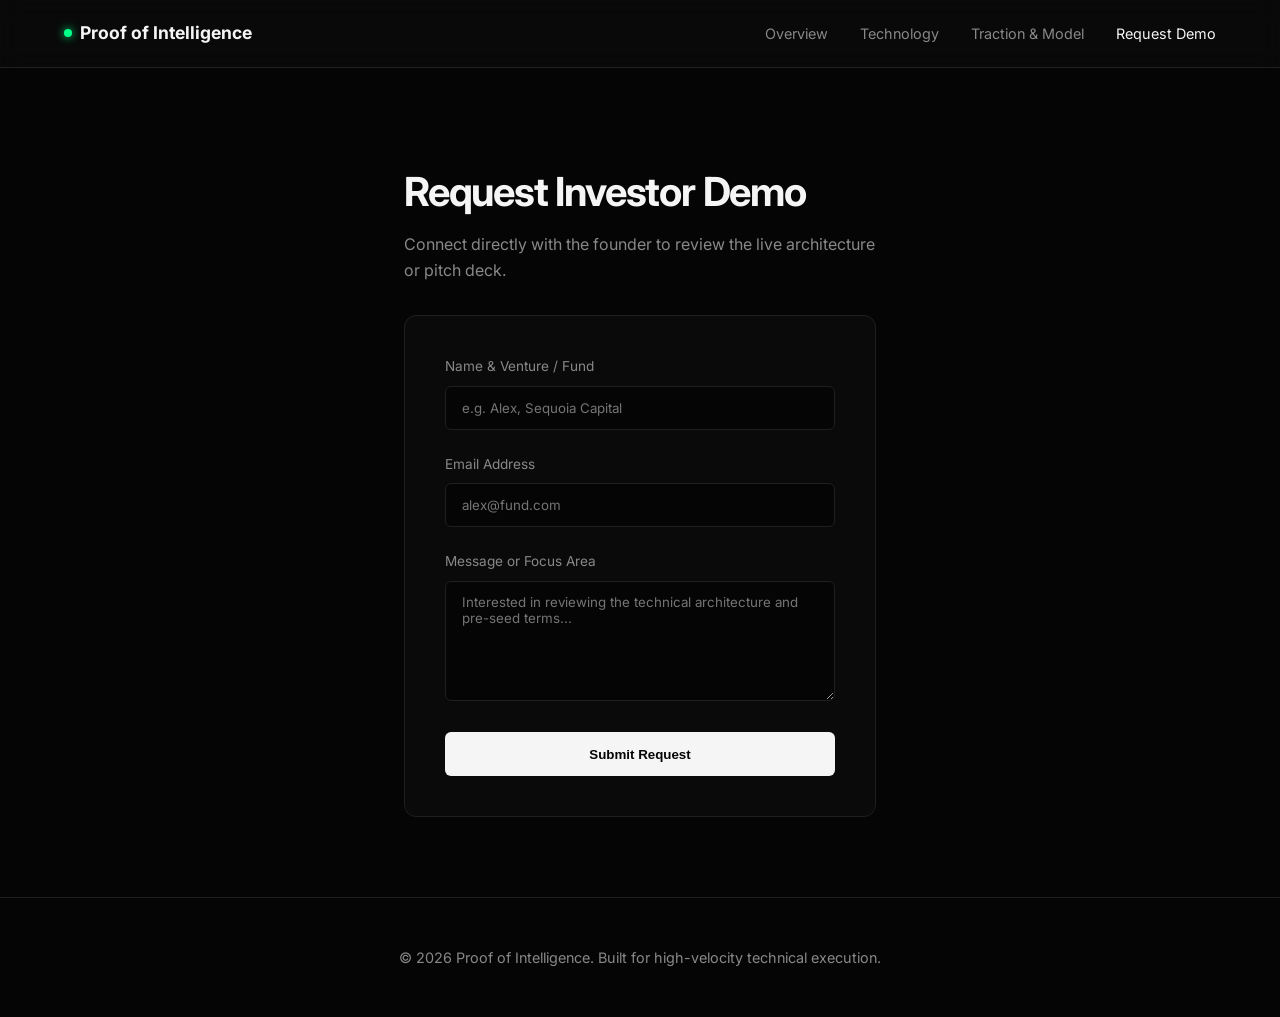
==== contact.html @ 58cc60e2 "Upgraded" ====
<!DOCTYPE html>
<html lang="en">
<head>
    <meta charset="UTF-8">
    <meta name="viewport" content="width=device-width, initial-scale=1.0">
    <title>Request Demo | Proof of Intelligence</title>
    <link href="https://fonts.googleapis.com/css2?family=Inter:wght@300;400;500;600;700&family=JetBrains+Mono:wght@400;700&display=swap" rel="stylesheet">
    <style>
        :root {
            --bg-dark: #050505; --bg-card: #0a0a0a; --bg-glass: rgba(10, 10, 10, 0.8);
            --border: #1f1f1f; --text-main: #f5f5f5; --text-muted: #888; --accent: #00ff88;
        }
        * { margin: 0; padding: 0; box-sizing: border-box; }
        body { background-color: var(--bg-dark); color: var(--text-main); font-family: 'Inter', sans-serif; line-height: 1.6; }
        
        nav {
            position: fixed; top: 0; width: 100%; background: var(--bg-glass); backdrop-filter: blur(12px);
            border-bottom: 1px solid var(--border); z-index: 1000; display: flex; justify-content: space-between; align-items: center; padding: 1.2rem 5%;
        }
        .logo { font-weight: 700; font-size: 1.1rem; display: flex; align-items: center; gap: 8px; text-decoration: none; color: var(--text-main); }
        .logo-dot { width: 8px; height: 8px; background: var(--accent); border-radius: 50%; box-shadow: 0 0 10px var(--accent); }
        .nav-links { display: flex; gap: 2rem; align-items: center; }
        .nav-links a { color: var(--text-muted); text-decoration: none; font-size: 0.9rem; transition: color 0.2s; }
        .nav-links a:hover, .nav-links a.active { color: var(--text-main); }

        .content { max-width: 600px; margin: 0 auto; padding: 10rem 5% 5rem; }
        h1 { font-size: 2.5rem; margin-bottom: 0.5rem; letter-spacing: -0.03em; }
        .subtitle { color: var(--text-muted); font-size: 1rem; margin-bottom: 2rem; }
        
        .form-card { background: var(--bg-card); border: 1px solid var(--border); border-radius: 12px; padding: 2.5rem; }
        .form-group { margin-bottom: 1.5rem; }
        .form-group label { display: block; margin-bottom: 0.5rem; font-size: 0.85rem; color: var(--text-muted); }
        .form-control {
            width: 100%; padding: 0.8rem 1rem; background: var(--bg-dark); border: 1px solid var(--border);
            border-radius: 6px; color: var(--text-main); font-family: inherit; transition: border-color 0.2s;
        }
        .form-control:focus { outline: none; border-color: var(--accent); }
        textarea.form-control { resize: vertical; min-height: 120px; }
        
        .btn-submit { width: 100%; padding: 0.9rem; background: var(--text-main); color: var(--bg-dark); border: none; border-radius: 6px; font-weight: 600; cursor: pointer; transition: background 0.2s; }
        .btn-submit:hover { background: #d1d1d1; }

        footer { text-align: center; padding: 3rem; border-top: 1px solid var(--border); color: var(--text-muted); font-size: 0.9rem; }
    </style>
</head>
<body>
    <nav>
        <a href="index.html" class="logo"><div class="logo-dot"></div> Proof of Intelligence</a>
        <div class="nav-links">
            <a href="index.html">Overview</a>
            <a href="technology.html">Technology</a>
            <a href="traction.html">Traction & Model</a>
            <a href="contact.html" class="active" style="color: var(--text-main);">Request Demo</a>
        </div>
    </nav>

    <div class="content">
        <h1>Request Investor Demo</h1>
        <p class="subtitle">Connect directly with the founder to review the live architecture or pitch deck.</p>

        <div class="form-card">
            <!-- Replace YOUR_FORMSPREE_ID with your formspree endpoint -->
            <form action="https://formspree.io/f/mljdgywk" method="POST">
                <div class="form-group">
                    <label>Name & Venture / Fund</label>
                    <input type="text" name="name" class="form-control" required placeholder="e.g. Alex, Sequoia Capital">
                </div>
                <div class="form-group">
                    <label>Email Address</label>
                    <input type="email" name="email" class="form-control" required placeholder="alex@fund.com">
                </div>
                <div class="form-group">
                    <label>Message or Focus Area</label>
                    <textarea name="message" class="form-control" required placeholder="Interested in reviewing the technical architecture and pre-seed terms..."></textarea>
                </div>
                <button type="submit" class="btn-submit">Submit Request</button>
            </form>
        </div>
    </div>

    <footer>
        <p>&copy; 2026 Proof of Intelligence. Built for high-velocity technical execution.</p>
    </footer>
</body>
</html>
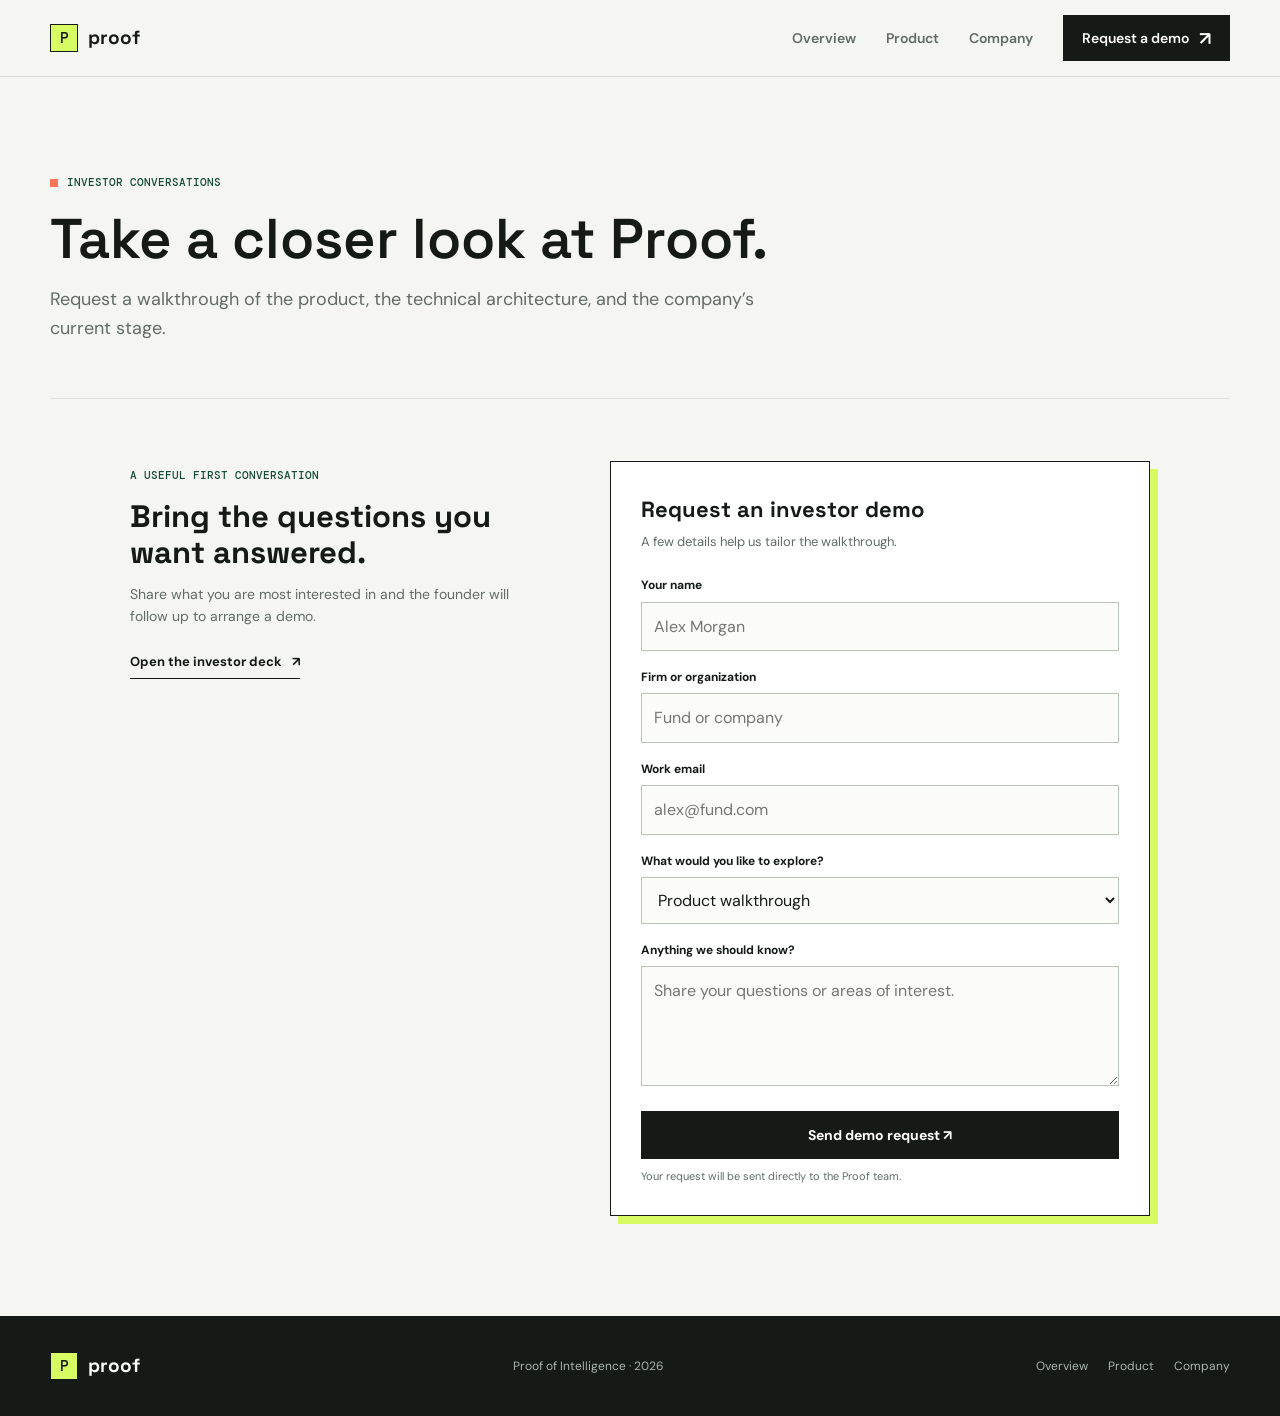
==== commit fa31bbf2: "A FULL CHANGE" ====
--- a/contact.html
+++ b/contact.html
@@ -3,83 +3,52 @@
 <head>
     <meta charset="UTF-8">
     <meta name="viewport" content="width=device-width, initial-scale=1.0">
-    <title>Request Demo | Proof of Intelligence</title>
-    <link href="https://fonts.googleapis.com/css2?family=Inter:wght@300;400;500;600;700&family=JetBrains+Mono:wght@400;700&display=swap" rel="stylesheet">
-    <style>
-        :root {
-            --bg-dark: #050505; --bg-card: #0a0a0a; --bg-glass: rgba(10, 10, 10, 0.8);
-            --border: #1f1f1f; --text-main: #f5f5f5; --text-muted: #888; --accent: #00ff88;
-        }
-        * { margin: 0; padding: 0; box-sizing: border-box; }
-        body { background-color: var(--bg-dark); color: var(--text-main); font-family: 'Inter', sans-serif; line-height: 1.6; }
-        
-        nav {
-            position: fixed; top: 0; width: 100%; background: var(--bg-glass); backdrop-filter: blur(12px);
-            border-bottom: 1px solid var(--border); z-index: 1000; display: flex; justify-content: space-between; align-items: center; padding: 1.2rem 5%;
-        }
-        .logo { font-weight: 700; font-size: 1.1rem; display: flex; align-items: center; gap: 8px; text-decoration: none; color: var(--text-main); }
-        .logo-dot { width: 8px; height: 8px; background: var(--accent); border-radius: 50%; box-shadow: 0 0 10px var(--accent); }
-        .nav-links { display: flex; gap: 2rem; align-items: center; }
-        .nav-links a { color: var(--text-muted); text-decoration: none; font-size: 0.9rem; transition: color 0.2s; }
-        .nav-links a:hover, .nav-links a.active { color: var(--text-main); }
-
-        .content { max-width: 600px; margin: 0 auto; padding: 10rem 5% 5rem; }
-        h1 { font-size: 2.5rem; margin-bottom: 0.5rem; letter-spacing: -0.03em; }
-        .subtitle { color: var(--text-muted); font-size: 1rem; margin-bottom: 2rem; }
-        
-        .form-card { background: var(--bg-card); border: 1px solid var(--border); border-radius: 12px; padding: 2.5rem; }
-        .form-group { margin-bottom: 1.5rem; }
-        .form-group label { display: block; margin-bottom: 0.5rem; font-size: 0.85rem; color: var(--text-muted); }
-        .form-control {
-            width: 100%; padding: 0.8rem 1rem; background: var(--bg-dark); border: 1px solid var(--border);
-            border-radius: 6px; color: var(--text-main); font-family: inherit; transition: border-color 0.2s;
-        }
-        .form-control:focus { outline: none; border-color: var(--accent); }
-        textarea.form-control { resize: vertical; min-height: 120px; }
-        
-        .btn-submit { width: 100%; padding: 0.9rem; background: var(--text-main); color: var(--bg-dark); border: none; border-radius: 6px; font-weight: 600; cursor: pointer; transition: background 0.2s; }
-        .btn-submit:hover { background: #d1d1d1; }
-
-        footer { text-align: center; padding: 3rem; border-top: 1px solid var(--border); color: var(--text-muted); font-size: 0.9rem; }
-    </style>
+    <meta name="description" content="Request an investor demo of Proof of Intelligence. Connect with the founder to see the product and discuss the company.">
+    <meta name="theme-color" content="#f5f6f2">
+    <link rel="stylesheet" href="styles.css">
+    <title>Request a Demo | Proof</title>
 </head>
 <body>
-    <nav>
-        <a href="index.html" class="logo"><div class="logo-dot"></div> Proof of Intelligence</a>
-        <div class="nav-links">
-            <a href="index.html">Overview</a>
-            <a href="technology.html">Technology</a>
-            <a href="traction.html">Traction & Model</a>
-            <a href="contact.html" class="active" style="color: var(--text-main);">Request Demo</a>
+    <header class="site-header">
+        <div class="nav-shell">
+            <a class="brand" href="index.html" aria-label="Proof home"><span class="brand-mark">P</span>proof</a>
+            <nav class="desktop-nav" aria-label="Main navigation">
+                <a href="index.html">Overview</a><a href="technology.html">Product</a><a href="traction.html">Company</a><a class="nav-cta" href="contact.html" aria-current="page">Request a demo <span class="button-arrow" aria-hidden="true">↗</span></a>
+            </nav>
+            <details class="mobile-menu">
+                <summary aria-label="Open navigation menu"><span class="menu-line"></span><span class="menu-line"></span></summary>
+                <nav class="mobile-nav" aria-label="Mobile navigation"><a href="index.html">Overview</a><a href="technology.html">Product</a><a href="traction.html">Company</a><a href="contact.html">Request a demo ↗</a></nav>
+            </details>
         </div>
-    </nav>
-
-    <div class="content">
-        <h1>Request Investor Demo</h1>
-        <p class="subtitle">Connect directly with the founder to review the live architecture or pitch deck.</p>
-
-        <div class="form-card">
-            <!-- Replace YOUR_FORMSPREE_ID with your formspree endpoint -->
-            <form action="https://formspree.io/f/mljdgywk" method="POST">
-                <div class="form-group">
-                    <label>Name & Venture / Fund</label>
-                    <input type="text" name="name" class="form-control" required placeholder="e.g. Alex, Sequoia Capital">
-                </div>
-                <div class="form-group">
-                    <label>Email Address</label>
-                    <input type="email" name="email" class="form-control" required placeholder="alex@fund.com">
-                </div>
-                <div class="form-group">
-                    <label>Message or Focus Area</label>
-                    <textarea name="message" class="form-control" required placeholder="Interested in reviewing the technical architecture and pre-seed terms..."></textarea>
-                </div>
-                <button type="submit" class="btn-submit">Submit Request</button>
-            </form>
-        </div>
-    </div>
-
-    <footer>
-        <p>&copy; 2026 Proof of Intelligence. Built for high-velocity technical execution.</p>
-    </footer>
+    </header>
+    <main>
+        <section class="page-intro">
+            <span class="eyebrow">Investor conversations</span>
+            <h1>Take a closer look at Proof.</h1>
+            <p>Request a walkthrough of the product, the technical architecture, and the company’s current stage.</p>
+        </section>
+        <section class="contact-layout">
+            <aside class="contact-aside">
+                <span class="section-tag">A useful first conversation</span>
+                <h2>Bring the questions you want answered.</h2>
+                <p>Share what you are most interested in and the founder will follow up to arrange a demo.</p>
+                <a class="deck-link" href="pitchdeck.pdf" target="_blank" rel="noopener">Open the investor deck <span aria-hidden="true">↗</span></a>
+            </aside>
+            <div class="form-panel">
+                <h2>Request an investor demo</h2>
+                <p class="form-intro">A few details help us tailor the walkthrough.</p>
+                <form action="https://formspree.io/f/mljdgywk" method="POST">
+                    <div class="form-group"><label for="name">Your name</label><input id="name" type="text" name="name" class="form-control" autocomplete="name" required placeholder="Alex Morgan"></div>
+                    <div class="form-group"><label for="fund">Firm or organization</label><input id="fund" type="text" name="organization" class="form-control" autocomplete="organization" placeholder="Fund or company"></div>
+                    <div class="form-group"><label for="email">Work email</label><input id="email" type="email" name="email" class="form-control" autocomplete="email" required placeholder="alex@fund.com"></div>
+                    <div class="form-group"><label for="focus">What would you like to explore?</label><select id="focus" name="focus" class="form-control"><option value="Product walkthrough">Product walkthrough</option><option value="Technical architecture">Technical architecture</option><option value="Business model and stage">Business model and stage</option><option value="Other">Other</option></select></div>
+                    <div class="form-group"><label for="message">Anything we should know?</label><textarea id="message" name="message" class="form-control" required placeholder="Share your questions or areas of interest."></textarea></div>
+                    <button type="submit" class="btn-submit">Send demo request <span aria-hidden="true">↗</span></button>
+                    <p class="form-hint">Your request will be sent directly to the Proof team.</p>
+                </form>
+            </div>
+        </section>
+    </main>
+    <footer class="site-footer"><div class="footer-inner"><a class="brand" href="index.html"><span class="brand-mark">P</span>proof</a><span class="footer-copy">Proof of Intelligence · 2026</span><nav class="footer-links" aria-label="Footer navigation"><a href="index.html">Overview</a><a href="technology.html">Product</a><a href="traction.html">Company</a></nav></div></footer>
 </body>
-</html>+</html>
--- a/styles.css
+++ b/styles.css
@@ -0,0 +1,374 @@
+@import url('https://fonts.googleapis.com/css2?family=DM+Mono:wght@400;500&family=DM+Sans:wght@400;500;600;700&family=Space+Grotesk:wght@400;500;600;700&display=swap');
+
+:root {
+    color-scheme: light;
+    --paper: #f5f6f2;
+    --surface: #ffffff;
+    --ink: #151a17;
+    --muted: #626b65;
+    --line: #dce1da;
+    --acid: #d7fb63;
+    --acid-dark: #334510;
+    --orange: #ff7557;
+    --green: #174b3a;
+    --mono: 'DM Mono', 'Courier New', monospace;
+    --sans: 'DM Sans', 'Segoe UI', sans-serif;
+    --display: 'Space Grotesk', 'Segoe UI', sans-serif;
+    --page-width: 1180px;
+}
+
+* { box-sizing: border-box; }
+html { scroll-behavior: smooth; }
+body {
+    margin: 0;
+    background: var(--paper);
+    color: var(--ink);
+    font-family: var(--sans);
+    font-size: 16px;
+    line-height: 1.6;
+    -webkit-font-smoothing: antialiased;
+}
+a { color: inherit; }
+button, input, textarea, select { font: inherit; }
+button, a, summary { -webkit-tap-highlight-color: transparent; }
+:focus-visible { outline: 3px solid var(--orange); outline-offset: 4px; }
+
+.site-header {
+    position: sticky;
+    top: 0;
+    z-index: 20;
+    border-bottom: 1px solid rgba(21, 26, 23, .12);
+    background: rgba(245, 246, 242, .94);
+    backdrop-filter: blur(14px);
+}
+.nav-shell {
+    width: min(var(--page-width), calc(100% - 64px));
+    min-height: 76px;
+    margin: 0 auto;
+    display: flex;
+    align-items: center;
+    justify-content: space-between;
+    gap: 28px;
+}
+.brand {
+    display: inline-flex;
+    align-items: center;
+    gap: 10px;
+    text-decoration: none;
+    font-family: var(--display);
+    font-size: 19px;
+    font-weight: 700;
+    letter-spacing: 0;
+    white-space: nowrap;
+}
+.brand-mark {
+    display: grid;
+    width: 28px;
+    height: 28px;
+    place-items: center;
+    background: var(--acid);
+    color: var(--ink);
+    border: 1px solid var(--ink);
+    font-family: var(--mono);
+    font-size: 15px;
+    font-weight: 500;
+}
+.desktop-nav { display: flex; align-items: center; gap: 30px; }
+.desktop-nav a, .mobile-nav a {
+    color: var(--muted);
+    text-decoration: none;
+    font-size: 14px;
+    font-weight: 600;
+    transition: color .18s ease;
+}
+.desktop-nav a:hover, .desktop-nav a.active, .mobile-nav a:hover { color: var(--ink); }
+.nav-cta, .button {
+    min-height: 46px;
+    display: inline-flex;
+    align-items: center;
+    justify-content: center;
+    gap: 10px;
+    padding: 0 18px;
+    border: 1px solid var(--ink);
+    background: var(--ink);
+    color: #fff;
+    text-decoration: none;
+    font-size: 14px;
+    font-weight: 700;
+    transition: transform .18s ease, background .18s ease, color .18s ease;
+}
+.nav-cta:hover, .button:hover { transform: translateY(-2px); background: var(--green); }
+.desktop-nav .nav-cta, .desktop-nav .nav-cta:hover { color: #fff; }
+.button-light { background: var(--acid); color: var(--ink); }
+.button-light:hover { background: #c9f044; color: var(--ink); }
+.button-outline { background: transparent; color: var(--ink); }
+.button-outline:hover { background: var(--ink); color: #fff; }
+.button-arrow { font-size: 19px; line-height: 1; }
+.mobile-menu { display: none; }
+
+.hero {
+    width: min(var(--page-width), calc(100% - 64px));
+    min-height: 640px;
+    margin: 0 auto;
+    padding: 80px 0 76px;
+    display: grid;
+    grid-template-columns: minmax(0, .94fr) minmax(430px, 1.06fr);
+    align-items: center;
+    gap: 60px;
+}
+.eyebrow, .section-tag, .overline {
+    display: inline-flex;
+    align-items: center;
+    gap: 9px;
+    color: var(--green);
+    font-family: var(--mono);
+    font-size: 11px;
+    font-weight: 500;
+    letter-spacing: 0;
+    text-transform: uppercase;
+}
+.eyebrow::before { width: 8px; height: 8px; background: var(--orange); content: ''; }
+h1, h2, h3, p { margin-top: 0; }
+h1, h2, h3 { font-family: var(--display); letter-spacing: 0; }
+.hero h1 {
+    max-width: 620px;
+    margin: 20px 0 22px;
+    font-size: 64px;
+    line-height: 1.02;
+    font-weight: 600;
+}
+.hero h1 em { color: var(--green); font-style: normal; }
+.hero-copy > p { max-width: 550px; margin-bottom: 28px; color: var(--muted); font-size: 18px; line-height: 1.65; }
+.hero-actions { display: flex; flex-wrap: wrap; gap: 12px; }
+.hero-footnote { margin-top: 18px; color: var(--muted); font-size: 12px; }
+
+.product-stage {
+    position: relative;
+    min-height: 430px;
+    padding: 28px 18px 18px 26px;
+    background-color: #e9eee4;
+    background-image: radial-gradient(#9cac94 0.8px, transparent .8px);
+    background-size: 17px 17px;
+}
+.product-window {
+    position: relative;
+    z-index: 1;
+    min-height: 388px;
+    padding: 0 20px 20px;
+    background: var(--surface);
+    border: 1px solid var(--ink);
+    box-shadow: 10px 10px 0 var(--acid);
+}
+.window-top {
+    min-height: 53px;
+    display: flex;
+    align-items: center;
+    justify-content: space-between;
+    border-bottom: 1px solid var(--line);
+    color: var(--muted);
+    font-family: var(--mono);
+    font-size: 10px;
+    text-transform: uppercase;
+}
+.window-status { display: inline-flex; align-items: center; gap: 7px; color: var(--green); }
+.window-status::before { width: 7px; height: 7px; background: #46a77a; border-radius: 50%; content: ''; }
+.window-content { display: grid; grid-template-columns: 1.04fr .96fr; gap: 17px; padding-top: 20px; }
+.profile-preview { padding: 16px; background: #f2f5ef; }
+.profile-monogram {
+    width: 42px;
+    height: 42px;
+    display: grid;
+    place-items: center;
+    margin-bottom: 13px;
+    background: var(--acid);
+    border: 1px solid var(--ink);
+    font-family: var(--display);
+    font-weight: 700;
+}
+.profile-preview h3 { margin: 0; font-size: 16px; }
+.profile-preview p { margin: 3px 0 15px; color: var(--muted); font-size: 11px; }
+.score-row { display: grid; grid-template-columns: 1fr auto; gap: 8px; padding: 8px 0; border-top: 1px solid #dce2d8; font-size: 10px; }
+.score-row b { font-family: var(--mono); font-weight: 500; }
+.evidence-preview { padding: 6px 0; }
+.evidence-preview h3 { margin: 0 0 14px; font-size: 13px; }
+.evidence-item { position: relative; padding: 0 0 15px 17px; color: var(--muted); font-size: 10px; line-height: 1.45; }
+.evidence-item::before { position: absolute; left: 0; top: 4px; width: 7px; height: 7px; background: var(--orange); border: 1px solid var(--ink); content: ''; }
+.evidence-item:not(:last-child)::after { position: absolute; left: 3px; top: 13px; bottom: 0; border-left: 1px solid #b8c1b7; content: ''; }
+.evidence-item strong { display: block; margin-bottom: 3px; color: var(--ink); font-weight: 700; }
+.sample-label { display: inline-block; margin-top: 10px; padding: 5px 7px; background: var(--acid); color: var(--acid-dark); font-family: var(--mono); font-size: 9px; text-transform: uppercase; }
+.stage-caption { position: absolute; right: 20px; bottom: 4px; color: var(--muted); font-family: var(--mono); font-size: 9px; text-transform: uppercase; }
+
+.signal-strip { background: var(--ink); color: #fff; }
+.signal-inner {
+    width: min(var(--page-width), calc(100% - 64px));
+    min-height: 100px;
+    margin: 0 auto;
+    display: grid;
+    grid-template-columns: 1.1fr repeat(3, 1fr);
+    align-items: center;
+}
+.signal-intro { color: #aeb7af; font-family: var(--mono); font-size: 10px; text-transform: uppercase; }
+.signal-item { min-height: 42px; display: flex; align-items: center; gap: 12px; padding: 0 18px; border-left: 1px solid #39403b; font-size: 13px; font-weight: 600; }
+.signal-number { color: var(--acid); font-family: var(--mono); font-size: 12px; }
+
+.section-wrap { width: min(var(--page-width), calc(100% - 64px)); margin: 0 auto; padding: 100px 0; }
+.section-heading { max-width: 710px; margin-bottom: 42px; }
+.section-heading h2 { margin: 12px 0 14px; font-size: 42px; line-height: 1.12; font-weight: 600; }
+.section-heading p { margin: 0; color: var(--muted); font-size: 16px; }
+.steps-grid { display: grid; grid-template-columns: repeat(3, 1fr); border-top: 1px solid var(--ink); border-bottom: 1px solid var(--ink); }
+.step { min-height: 230px; padding: 24px 28px 28px 0; }
+.step + .step { padding-left: 28px; border-left: 1px solid var(--line); }
+.step-number { color: var(--green); font-family: var(--mono); font-size: 12px; }
+.step h3 { margin: 30px 0 10px; font-size: 21px; }
+.step p { max-width: 310px; margin: 0; color: var(--muted); font-size: 14px; }
+
+.audience-section { background: #e9eee4; }
+.audience-grid { display: grid; grid-template-columns: 1fr 1fr; gap: 70px; align-items: start; }
+.audience-copy h2 { margin: 13px 0 16px; max-width: 490px; font-size: 39px; line-height: 1.12; }
+.audience-copy p { max-width: 480px; color: var(--muted); }
+.feature-list { border-top: 1px solid #c8d0c5; }
+.feature-row { display: grid; grid-template-columns: 36px 1fr; gap: 12px; padding: 15px 0; border-bottom: 1px solid #c8d0c5; }
+.feature-icon { width: 28px; height: 28px; display: grid; place-items: center; background: var(--acid); border: 1px solid var(--ink); color: var(--ink); font-family: var(--mono); font-size: 11px; }
+.feature-row strong { display: block; font-size: 14px; }
+.feature-row span { display: block; margin-top: 2px; color: var(--muted); font-size: 12px; }
+
+.cta-band { background: var(--acid); }
+.cta-inner { width: min(var(--page-width), calc(100% - 64px)); margin: 0 auto; padding: 52px 0; display: flex; align-items: center; justify-content: space-between; gap: 32px; }
+.cta-inner h2 { max-width: 700px; margin: 0; font-size: 34px; line-height: 1.14; }
+.cta-inner .button { flex: 0 0 auto; }
+.site-footer { background: var(--ink); color: #fff; }
+.footer-inner { width: min(var(--page-width), calc(100% - 64px)); min-height: 100px; margin: 0 auto; display: flex; align-items: center; justify-content: space-between; gap: 22px; }
+.footer-inner .brand { color: #fff; }
+.footer-copy { color: #abb4ad; font-size: 12px; }
+.footer-links { display: flex; gap: 20px; }
+.footer-links a { color: #abb4ad; font-size: 12px; text-decoration: none; }
+.footer-links a:hover { color: var(--acid); }
+
+.page-intro {
+    width: min(var(--page-width), calc(100% - 64px));
+    margin: 0 auto;
+    padding: 92px 0 56px;
+    border-bottom: 1px solid var(--line);
+}
+.page-intro h1 { max-width: 850px; margin: 15px 0 17px; font-size: 56px; line-height: 1.04; font-weight: 600; }
+.page-intro p { max-width: 720px; margin: 0; color: var(--muted); font-size: 18px; }
+.content-section { width: min(var(--page-width), calc(100% - 64px)); margin: 0 auto; padding: 56px 0; }
+.content-section + .content-section { border-top: 1px solid var(--line); }
+.content-section h2 { margin: 10px 0 12px; font-size: 31px; line-height: 1.18; }
+.content-section > p { max-width: 760px; color: var(--muted); }
+.architecture-list { margin-top: 28px; border-top: 1px solid var(--ink); }
+.architecture-row { display: grid; grid-template-columns: 64px minmax(190px, .8fr) 1.3fr; gap: 24px; padding: 24px 0; border-bottom: 1px solid var(--line); }
+.architecture-row .index { color: var(--green); font-family: var(--mono); font-size: 12px; }
+.architecture-row h3 { margin: 0; font-size: 18px; }
+.architecture-row p { margin: 0; color: var(--muted); font-size: 14px; }
+.stack-line { display: flex; flex-wrap: wrap; gap: 8px; margin-top: 19px; }
+.stack-line span { padding: 6px 9px; border: 1px solid var(--line); color: var(--muted); font-family: var(--mono); font-size: 10px; }
+.note-band { margin-top: 34px; padding: 22px 24px; background: var(--ink); color: #fff; border-left: 5px solid var(--acid); }
+.note-band strong { display: block; margin-bottom: 5px; font-family: var(--display); font-size: 16px; }
+.note-band p { margin: 0; color: #c5ccc6; font-size: 13px; }
+
+.model-grid { display: grid; grid-template-columns: 1fr 1fr; gap: 36px; margin-top: 26px; }
+.model-block { padding: 22px 0; border-top: 1px solid var(--ink); }
+.model-block h3 { margin: 12px 0 8px; font-size: 21px; }
+.model-block p { margin: 0; color: var(--muted); font-size: 14px; }
+.stage-row { display: grid; grid-template-columns: 1fr 1fr; margin-top: 28px; border-top: 1px solid var(--ink); border-bottom: 1px solid var(--ink); }
+.stage-cell { padding: 24px 26px 24px 0; }
+.stage-cell + .stage-cell { padding-left: 26px; border-left: 1px solid var(--line); }
+.stage-cell h3 { margin: 12px 0 8px; font-size: 19px; }
+.stage-cell p { margin: 0; color: var(--muted); font-size: 13px; }
+.metric-disclaimer { margin-top: 18px; color: var(--muted); font-family: var(--mono); font-size: 10px; text-transform: uppercase; }
+.roadmap-list { margin: 24px 0 0; padding: 0; list-style: none; border-top: 1px solid var(--line); }
+.roadmap-list li { display: grid; grid-template-columns: 22px 1fr; gap: 12px; padding: 14px 0; border-bottom: 1px solid var(--line); font-size: 14px; }
+.roadmap-list li::before { width: 7px; height: 7px; margin-top: 8px; background: var(--orange); border: 1px solid var(--ink); content: ''; }
+
+.contact-layout { width: min(1020px, calc(100% - 64px)); margin: 0 auto; padding: 62px 0 100px; display: grid; grid-template-columns: .85fr 1.15fr; gap: 80px; align-items: start; }
+.contact-aside h2 { margin: 12px 0; font-size: 31px; line-height: 1.16; }
+.contact-aside p { color: var(--muted); font-size: 14px; }
+.deck-link { display: inline-flex; align-items: center; gap: 10px; margin-top: 10px; padding: 0 0 5px; border-bottom: 1px solid var(--ink); text-decoration: none; font-size: 13px; font-weight: 700; }
+.form-panel { padding: 30px; background: var(--surface); border: 1px solid var(--ink); box-shadow: 8px 8px 0 var(--acid); }
+.form-panel h2 { margin: 0 0 4px; font-size: 22px; }
+.form-intro { margin: 0 0 24px; color: var(--muted); font-size: 13px; }
+.form-group { margin-bottom: 17px; }
+.form-group label { display: block; margin-bottom: 6px; font-size: 12px; font-weight: 700; }
+.form-control { width: 100%; min-height: 46px; padding: 11px 12px; border: 1px solid #bac3ba; background: #fbfcfa; color: var(--ink); border-radius: 0; }
+.form-control:focus { border-color: var(--green); outline: 2px solid rgba(23, 75, 58, .16); }
+textarea.form-control { min-height: 120px; resize: vertical; }
+.form-hint { margin: 9px 0 0; color: var(--muted); font-size: 11px; }
+.btn-submit { width: 100%; min-height: 48px; border: 1px solid var(--ink); background: var(--ink); color: white; cursor: pointer; font-size: 14px; font-weight: 700; }
+.btn-submit:hover { background: var(--green); }
+
+@media (max-width: 900px) {
+    .nav-shell, .hero, .signal-inner, .section-wrap, .cta-inner, .footer-inner, .page-intro, .content-section { width: min(100% - 48px, var(--page-width)); }
+    .hero { min-height: 0; grid-template-columns: 1fr; gap: 42px; padding: 68px 0; }
+    .hero-copy { max-width: 700px; }
+    .product-stage { width: min(100%, 640px); }
+    .signal-inner { grid-template-columns: repeat(3, 1fr); padding: 20px 0; }
+    .signal-intro { grid-column: 1 / -1; margin-bottom: 12px; }
+    .signal-item:first-of-type { padding-left: 0; border-left: 0; }
+    .audience-grid { gap: 40px; }
+    .contact-layout { width: min(100% - 48px, 1020px); gap: 38px; }
+}
+@media (max-width: 640px) {
+    body { font-size: 15px; }
+    .nav-shell, .hero, .signal-inner, .section-wrap, .cta-inner, .footer-inner, .page-intro, .content-section, .contact-layout { width: calc(100% - 40px); }
+    .nav-shell { min-height: 66px; }
+    .brand { font-size: 17px; }
+    .desktop-nav { display: none; }
+    .mobile-menu { position: relative; display: block; }
+    .mobile-menu summary { width: 44px; height: 44px; display: grid; place-content: center; gap: 5px; border: 1px solid var(--ink); cursor: pointer; list-style: none; }
+    .mobile-menu summary::-webkit-details-marker { display: none; }
+    .menu-line { width: 17px; height: 2px; display: block; background: var(--ink); }
+    .mobile-nav { position: absolute; top: 53px; right: 0; width: min(280px, calc(100vw - 40px)); display: grid; gap: 0; padding: 8px 16px; background: var(--surface); border: 1px solid var(--ink); box-shadow: 5px 5px 0 var(--acid); }
+    .mobile-nav a { padding: 12px 2px; border-bottom: 1px solid var(--line); }
+    .mobile-nav a:last-child { border: 0; color: var(--ink); }
+    .hero { padding: 56px 0 52px; gap: 35px; }
+    .hero h1 { margin: 17px 0; font-size: 45px; }
+    .hero-copy > p { font-size: 16px; }
+    .hero-actions { display: grid; grid-template-columns: 1fr; }
+    .hero-actions .button { width: 100%; }
+    .product-stage { min-height: 0; padding: 15px 10px 23px 15px; }
+    .product-window { min-height: 0; padding: 0 13px 15px; box-shadow: 6px 6px 0 var(--acid); }
+    .window-top { min-height: 45px; font-size: 8px; }
+    .window-content { grid-template-columns: 1fr; gap: 12px; padding-top: 13px; }
+    .profile-preview { display: grid; grid-template-columns: 42px 1fr; column-gap: 12px; padding: 12px; }
+    .profile-monogram { grid-row: span 2; margin: 0; }
+    .profile-preview p { margin: 2px 0 8px; }
+    .score-row { grid-column: 1 / -1; }
+    .evidence-preview { padding: 5px 2px 0; }
+    .evidence-preview h3 { margin-bottom: 10px; }
+    .evidence-item { padding-bottom: 11px; }
+    .stage-caption { right: 8px; bottom: 3px; font-size: 8px; }
+    .signal-inner { grid-template-columns: 1fr; padding: 19px 0; }
+    .signal-intro { margin-bottom: 6px; }
+    .signal-item { min-height: 36px; padding: 0; border: 0; }
+    .section-wrap { padding: 67px 0; }
+    .section-heading { margin-bottom: 28px; }
+    .section-heading h2 { font-size: 33px; }
+    .steps-grid { grid-template-columns: 1fr; }
+    .step, .step + .step { min-height: auto; padding: 20px 0; border-left: 0; }
+    .step + .step { border-top: 1px solid var(--line); }
+    .step h3 { margin: 13px 0 7px; }
+    .audience-grid { grid-template-columns: 1fr; gap: 27px; }
+    .audience-copy h2 { font-size: 32px; }
+    .cta-inner { align-items: flex-start; flex-direction: column; padding: 39px 0; }
+    .cta-inner h2 { font-size: 29px; }
+    .footer-inner { min-height: 0; align-items: flex-start; flex-direction: column; padding: 26px 0; }
+    .footer-links { flex-wrap: wrap; gap: 12px 18px; }
+    .page-intro { padding: 62px 0 38px; }
+    .page-intro h1 { font-size: 42px; }
+    .page-intro p { font-size: 16px; }
+    .content-section { padding: 39px 0; }
+    .content-section h2 { font-size: 27px; }
+    .architecture-row { grid-template-columns: 35px 1fr; gap: 10px 14px; padding: 19px 0; }
+    .architecture-row p { grid-column: 2; }
+    .model-grid { grid-template-columns: 1fr; gap: 4px; }
+    .stage-row { grid-template-columns: 1fr; }
+    .stage-cell { padding: 20px 0; }
+    .stage-cell + .stage-cell { padding-left: 0; border-left: 0; border-top: 1px solid var(--line); }
+    .contact-layout { grid-template-columns: 1fr; gap: 31px; padding: 37px 0 72px; }
+    .contact-aside h2 { font-size: 28px; }
+    .form-panel { padding: 20px; box-shadow: 5px 5px 0 var(--acid); }
+}
+@media (prefers-reduced-motion: reduce) {
+    *, *::before, *::after { scroll-behavior: auto !important; transition-duration: .01ms !important; }
+}
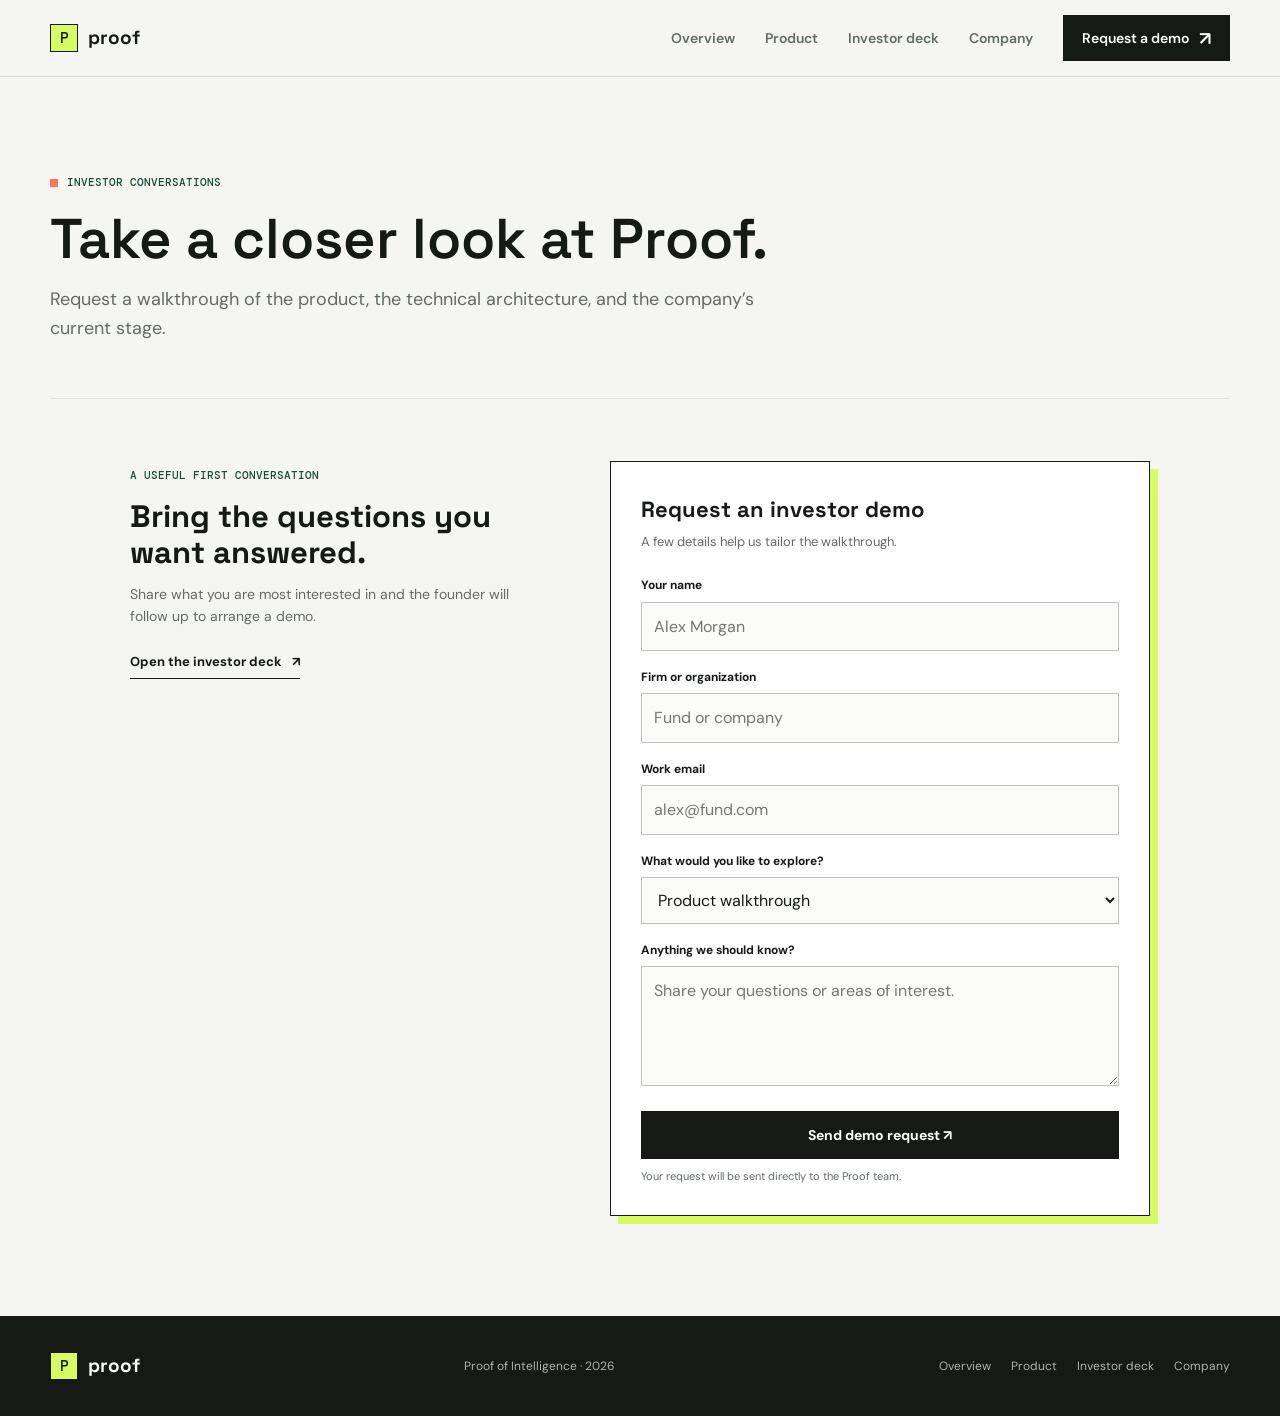
==== commit 5b378c67: "PD fix" ====
--- a/contact.html
+++ b/contact.html
@@ -13,11 +13,11 @@
         <div class="nav-shell">
             <a class="brand" href="index.html" aria-label="Proof home"><span class="brand-mark">P</span>proof</a>
             <nav class="desktop-nav" aria-label="Main navigation">
-                <a href="index.html">Overview</a><a href="technology.html">Product</a><a href="traction.html">Company</a><a class="nav-cta" href="contact.html" aria-current="page">Request a demo <span class="button-arrow" aria-hidden="true">↗</span></a>
+                <a href="index.html">Overview</a><a href="technology.html">Product</a><a href="pitchdeck.html">Investor deck</a><a href="traction.html">Company</a><a class="nav-cta" href="contact.html" aria-current="page">Request a demo <span class="button-arrow" aria-hidden="true">↗</span></a>
             </nav>
             <details class="mobile-menu">
                 <summary aria-label="Open navigation menu"><span class="menu-line"></span><span class="menu-line"></span></summary>
-                <nav class="mobile-nav" aria-label="Mobile navigation"><a href="index.html">Overview</a><a href="technology.html">Product</a><a href="traction.html">Company</a><a href="contact.html">Request a demo ↗</a></nav>
+                <nav class="mobile-nav" aria-label="Mobile navigation"><a href="index.html">Overview</a><a href="technology.html">Product</a><a href="pitchdeck.html">Investor deck</a><a href="traction.html">Company</a><a href="contact.html">Request a demo ↗</a></nav>
             </details>
         </div>
     </header>
@@ -32,7 +32,7 @@
                 <span class="section-tag">A useful first conversation</span>
                 <h2>Bring the questions you want answered.</h2>
                 <p>Share what you are most interested in and the founder will follow up to arrange a demo.</p>
-                <a class="deck-link" href="pitchdeck.pdf" target="_blank" rel="noopener">Open the investor deck <span aria-hidden="true">↗</span></a>
+                <a class="deck-link" href="pitchdeck.html">Open the investor deck <span aria-hidden="true">↗</span></a>
             </aside>
             <div class="form-panel">
                 <h2>Request an investor demo</h2>
@@ -49,6 +49,6 @@
             </div>
         </section>
     </main>
-    <footer class="site-footer"><div class="footer-inner"><a class="brand" href="index.html"><span class="brand-mark">P</span>proof</a><span class="footer-copy">Proof of Intelligence · 2026</span><nav class="footer-links" aria-label="Footer navigation"><a href="index.html">Overview</a><a href="technology.html">Product</a><a href="traction.html">Company</a></nav></div></footer>
+    <footer class="site-footer"><div class="footer-inner"><a class="brand" href="index.html"><span class="brand-mark">P</span>proof</a><span class="footer-copy">Proof of Intelligence · 2026</span><nav class="footer-links" aria-label="Footer navigation"><a href="index.html">Overview</a><a href="technology.html">Product</a><a href="pitchdeck.html">Investor deck</a><a href="traction.html">Company</a></nav></div></footer>
 </body>
 </html>
--- a/styles.css
+++ b/styles.css
@@ -371,4 +371,203 @@
 }
 @media (prefers-reduced-motion: reduce) {
     *, *::before, *::after { scroll-behavior: auto !important; transition-duration: .01ms !important; }
+}
+
+.deck-intro {
+    width: min(var(--page-width), calc(100% - 64px));
+    margin: 0 auto;
+    padding: 58px 0 28px;
+    display: flex;
+    align-items: end;
+    justify-content: space-between;
+    gap: 30px;
+}
+.deck-intro h1 { max-width: 700px; margin: 12px 0 8px; font-size: 42px; line-height: 1.08; }
+.deck-intro p { max-width: 620px; margin: 0; color: var(--muted); font-size: 15px; }
+.deck-intro .button { flex: 0 0 auto; }
+.deck-toolbar {
+    position: sticky;
+    top: 76px;
+    z-index: 15;
+    display: grid;
+    grid-template-columns: 1fr auto 1fr;
+    align-items: center;
+    gap: 16px;
+    padding: 11px max(32px, calc((100% - var(--page-width)) / 2));
+    border-top: 1px solid var(--line);
+    border-bottom: 1px solid var(--line);
+    background: rgba(245, 246, 242, .96);
+    backdrop-filter: blur(12px);
+}
+.deck-progress-copy { color: var(--muted); font-family: var(--mono); font-size: 11px; }
+.deck-progress-copy strong { color: var(--ink); font-weight: 500; }
+.deck-dots { display: flex; align-items: center; justify-content: center; gap: 2px; }
+.deck-dot { width: 24px; height: 32px; padding: 0; display: grid; place-items: center; border: 0; background: transparent; cursor: pointer; }
+.deck-dot::before { width: 18px; height: 6px; background: #c5ccc4; content: ''; }
+.deck-dot[aria-current="step"]::before { background: var(--green); }
+.deck-arrows { display: flex; justify-content: end; gap: 7px; }
+.deck-arrow {
+    width: 38px;
+    height: 36px;
+    display: grid;
+    place-items: center;
+    border: 1px solid var(--ink);
+    background: transparent;
+    color: var(--ink);
+    cursor: pointer;
+    font-size: 17px;
+}
+.deck-arrow:hover:not(:disabled) { background: var(--ink); color: white; }
+.deck-arrow:disabled { opacity: .35; cursor: default; }
+.deck-slides { width: min(var(--page-width), calc(100% - 64px)); margin: 26px auto 74px; }
+.deck-slide {
+    position: relative;
+    min-height: min(690px, calc(100svh - 176px));
+    margin: 0 0 30px;
+    padding: 52px 56px;
+    display: flex;
+    flex-direction: column;
+    justify-content: space-between;
+    overflow: hidden;
+    scroll-margin-top: 150px;
+    border: 1px solid var(--line);
+    background: var(--surface);
+}
+.deck-slide:last-child { margin-bottom: 0; }
+.deck-slide-header { position: relative; z-index: 1; max-width: 800px; }
+.deck-slide-kicker { color: var(--green); font-family: var(--mono); font-size: 11px; text-transform: uppercase; }
+.deck-slide h2 { margin: 12px 0 16px; font-size: 42px; line-height: 1.1; font-weight: 600; }
+.deck-slide-lede { max-width: 720px; margin: 0; color: var(--muted); font-size: 17px; }
+.deck-slide-foot { position: relative; z-index: 1; margin-top: 34px; padding-top: 13px; display: flex; justify-content: space-between; gap: 15px; border-top: 1px solid var(--line); color: var(--muted); font-family: var(--mono); font-size: 10px; text-transform: uppercase; }
+.cover-slide { min-height: min(720px, calc(100svh - 176px)); display: grid; grid-template-columns: 1.1fr .9fr; align-items: center; gap: 36px; background: var(--ink); color: white; border-color: var(--ink); }
+.cover-slide .deck-slide-kicker { color: var(--acid); }
+.cover-slide h2 { max-width: 670px; margin: 18px 0; font-size: 58px; }
+.cover-slide .deck-slide-lede { color: #c5ccc6; }
+.cover-slide .deck-slide-foot { grid-column: 1 / -1; color: #c5ccc6; border-color: #49524b; }
+.cover-art { position: relative; min-height: 340px; display: grid; place-items: center; }
+.cover-card {
+    position: absolute;
+    width: min(100%, 350px);
+    padding: 21px;
+    background: var(--paper);
+    color: var(--ink);
+    border: 1px solid white;
+}
+.cover-card-profile { top: 18px; left: 0; z-index: 2; transform: rotate(-3deg); }
+.cover-card-evidence { right: 0; bottom: 14px; z-index: 3; background: var(--green); color: white; border-color: var(--acid); transform: rotate(2deg); }
+.cover-card small, .cover-card-evidence small { display: block; margin-bottom: 14px; font-family: var(--mono); font-size: 9px; text-transform: uppercase; }
+.cover-avatar { width: 39px; height: 39px; margin-bottom: 11px; display: grid; place-items: center; background: var(--acid); border: 1px solid var(--ink); color: var(--ink); font-family: var(--mono); font-size: 12px; }
+.cover-card strong { display: block; font-family: var(--display); font-size: 17px; }
+.cover-card p { margin: 2px 0 13px; color: var(--muted); font-size: 11px; }
+.cover-line { height: 6px; margin: 7px 0; background: #dce1da; }
+.cover-line.short { width: 64%; }
+.cover-card-evidence small { color: var(--acid); }
+.cover-card-evidence strong { color: white; }
+.cover-card-evidence p { color: #d7e0d8; }
+.cover-mark { position: absolute; right: 13px; top: 18px; color: rgba(215, 251, 99, .16); font-family: var(--display); font-size: 160px; font-weight: 700; line-height: 1; }
+.deck-three { margin-top: 44px; display: grid; grid-template-columns: repeat(3, 1fr); border-top: 1px solid var(--ink); border-bottom: 1px solid var(--ink); }
+.deck-three article { padding: 22px 26px 22px 0; }
+.deck-three article + article { padding-left: 26px; border-left: 1px solid var(--line); }
+.deck-item-no { color: var(--orange); font-family: var(--mono); font-size: 12px; }
+.deck-three h3, .deck-two h3 { margin: 16px 0 8px; font-size: 21px; }
+.deck-three p, .deck-two p { margin: 0; color: var(--muted); font-size: 14px; }
+.deck-highlight { margin-top: 30px; padding: 20px 23px; background: var(--acid); font-size: 15px; font-weight: 600; }
+.flow-grid { margin-top: 46px; display: grid; grid-template-columns: repeat(4, 1fr); gap: 20px; }
+.flow-step { position: relative; min-height: 180px; padding: 18px 15px; border-top: 2px solid var(--green); background: var(--paper); }
+.flow-step:not(:last-child)::after { position: absolute; top: 28px; right: -16px; color: var(--orange); content: '→'; font-size: 18px; }
+.flow-step span { color: var(--green); font-family: var(--mono); font-size: 10px; }
+.flow-step h3 { margin: 26px 0 8px; font-size: 18px; }
+.flow-step p { margin: 0; color: var(--muted); font-size: 12px; }
+.deck-two { margin-top: 35px; display: grid; grid-template-columns: 1fr 1fr; gap: 36px; }
+.deck-two article { padding: 19px 0; border-top: 1px solid var(--ink); }
+.room-tools { margin-top: 30px; display: flex; flex-wrap: wrap; gap: 8px; }
+.room-tools span { padding: 7px 10px; background: var(--acid); color: var(--ink); font-family: var(--mono); font-size: 10px; text-transform: uppercase; }
+.report-preview { width: min(100%, 620px); margin: 32px auto 0; padding: 23px 26px; background: var(--ink); color: white; border-left: 5px solid var(--acid); }
+.report-preview-top { display: flex; justify-content: space-between; gap: 15px; padding-bottom: 13px; border-bottom: 1px solid #4d5650; color: var(--acid); font-family: var(--mono); font-size: 9px; text-transform: uppercase; }
+.report-preview h3 { margin: 17px 0 4px; color: white; font-size: 23px; }
+.report-preview > p { margin: 0; color: #c6cec7; font-size: 12px; }
+.report-row { padding: 12px 0; display: grid; grid-template-columns: 130px 1fr; gap: 12px; border-bottom: 1px solid #414a43; font-size: 12px; }
+.report-row strong { color: var(--acid); font-family: var(--mono); font-size: 9px; font-weight: 500; text-transform: uppercase; }
+.report-preview .report-note { margin-top: 13px; color: #c6cec7; font-family: var(--mono); font-size: 9px; }
+.architecture-stack { width: min(100%, 780px); margin: 35px auto 0; display: grid; gap: 8px; }
+.architecture-layer { padding: 15px 19px; display: flex; align-items: center; justify-content: space-between; gap: 20px; background: var(--paper); border-left: 3px solid var(--green); }
+.architecture-layer:nth-child(2) { margin: 0 18px; }
+.architecture-layer:nth-child(3) { margin: 0 36px; }
+.architecture-layer:nth-child(4) { margin: 0 54px; background: var(--soft, #e9eee4); }
+.architecture-layer strong { font-size: 13px; }
+.architecture-layer span { color: var(--muted); font-family: var(--mono); font-size: 10px; text-align: right; }
+.boundary-note { max-width: 780px; margin: 23px auto 0; padding: 15px 18px; background: var(--ink); color: white; font-size: 12px; }
+.boundary-note strong { color: var(--acid); }
+.deck-stage-grid { margin-top: 38px; display: grid; grid-template-columns: 1fr 1fr; gap: 38px; }
+.deck-stage-column { padding-top: 16px; border-top: 2px solid var(--green); }
+.deck-stage-column.is-next { border-color: var(--orange); }
+.deck-stage-column h3 { margin: 12px 0; font-size: 23px; }
+.deck-stage-column p { margin: 0; color: var(--muted); font-size: 14px; }
+.deck-stage-column ul { margin: 0; padding-left: 18px; color: var(--muted); font-size: 13px; }
+.deck-stage-column li { margin: 8px 0; }
+.transparent-note { margin-top: 28px; padding-top: 14px; border-top: 1px solid var(--line); color: var(--muted); font-family: var(--mono); font-size: 10px; }
+.ask-slide { background: var(--acid); border-color: var(--acid); }
+.ask-slide .deck-slide-kicker { color: var(--green); }
+.ask-slide .deck-slide-lede { color: #36432a; }
+.ask-slide .deck-three { border-color: var(--ink); }
+.ask-slide .deck-three article + article { border-color: rgba(21, 26, 23, .25); }
+.ask-slide .deck-three p { color: #36432a; }
+.ask-slide .deck-slide-foot { border-color: rgba(21, 26, 23, .28); color: #36432a; }
+.deck-end-actions { display: flex; flex-wrap: wrap; gap: 11px; margin-top: 30px; }
+.deck-end-actions .button-outline { border-color: var(--ink); }
+.deck-note { width: min(var(--page-width), calc(100% - 64px)); margin: -42px auto 52px; color: var(--muted); font-size: 12px; }
+
+@media (max-width: 900px) {
+    .deck-intro, .deck-slides, .deck-note { width: min(100% - 48px, var(--page-width)); }
+    .deck-toolbar { padding-right: 24px; padding-left: 24px; }
+    .deck-slide { padding: 40px 36px; }
+    .cover-slide { gap: 18px; }
+    .cover-slide h2 { font-size: 48px; }
+    .flow-grid { gap: 13px; }
+    .flow-step:not(:last-child)::after { right: -12px; }
+}
+@media (max-width: 640px) {
+    .deck-intro, .deck-slides, .deck-note { width: calc(100% - 40px); }
+    .deck-intro { align-items: flex-start; flex-direction: column; padding: 42px 0 22px; gap: 18px; }
+    .deck-intro h1 { font-size: 34px; }
+    .deck-intro p { font-size: 14px; }
+    .deck-toolbar { top: 66px; grid-template-columns: 1fr auto; gap: 8px; padding: 8px 20px; }
+    .deck-dots { grid-row: 2; grid-column: 1 / -1; justify-content: flex-start; overflow-x: auto; padding: 4px 0; }
+    .deck-arrows { grid-row: 1; grid-column: 2; }
+    .deck-slides { margin-top: 18px; }
+    .deck-slide, .cover-slide { min-height: 0; padding: 27px 22px; margin-bottom: 18px; scroll-margin-top: 155px; }
+    .deck-slide h2 { font-size: 31px; }
+    .deck-slide-lede { font-size: 15px; }
+    .deck-slide-foot { margin-top: 28px; font-size: 8px; }
+    .cover-slide { grid-template-columns: 1fr; gap: 5px; }
+    .cover-slide h2 { font-size: 42px; }
+    .cover-art { min-height: 280px; }
+    .cover-card { width: min(88%, 340px); padding: 16px; }
+    .cover-card-profile { left: 2%; }
+    .cover-card-evidence { right: 1%; }
+    .cover-mark { font-size: 120px; }
+    .cover-slide .deck-slide-foot { grid-column: auto; }
+    .deck-three { grid-template-columns: 1fr; margin-top: 28px; }
+    .deck-three article, .deck-three article + article { padding: 17px 0; border-left: 0; }
+    .deck-three article + article { border-top: 1px solid var(--line); }
+    .deck-three h3 { margin: 8px 0 5px; font-size: 19px; }
+    .deck-three p { font-size: 13px; }
+    .deck-highlight { margin-top: 20px; font-size: 13px; }
+    .flow-grid { grid-template-columns: 1fr 1fr; gap: 8px; margin-top: 26px; }
+    .flow-step { min-height: 155px; padding: 14px 12px; }
+    .flow-step:not(:last-child)::after { display: none; }
+    .flow-step h3 { margin: 21px 0 6px; font-size: 16px; }
+    .deck-two, .deck-stage-grid { grid-template-columns: 1fr; gap: 18px; }
+    .deck-two h3 { margin: 9px 0 5px; }
+    .report-preview { margin-top: 22px; padding: 18px 16px; }
+    .report-preview h3 { font-size: 20px; }
+    .report-row { grid-template-columns: 1fr; gap: 5px; }
+    .architecture-layer { align-items: flex-start; flex-direction: column; gap: 5px; padding: 12px; }
+    .architecture-layer span { text-align: left; }
+    .architecture-layer:nth-child(2) { margin: 0 8px; }
+    .architecture-layer:nth-child(3) { margin: 0 16px; }
+    .architecture-layer:nth-child(4) { margin: 0 24px; }
+    .boundary-note { font-size: 11px; }
+    .deck-stage-column h3 { font-size: 21px; }
+    .deck-note { margin: -4px auto 35px; }
 }
